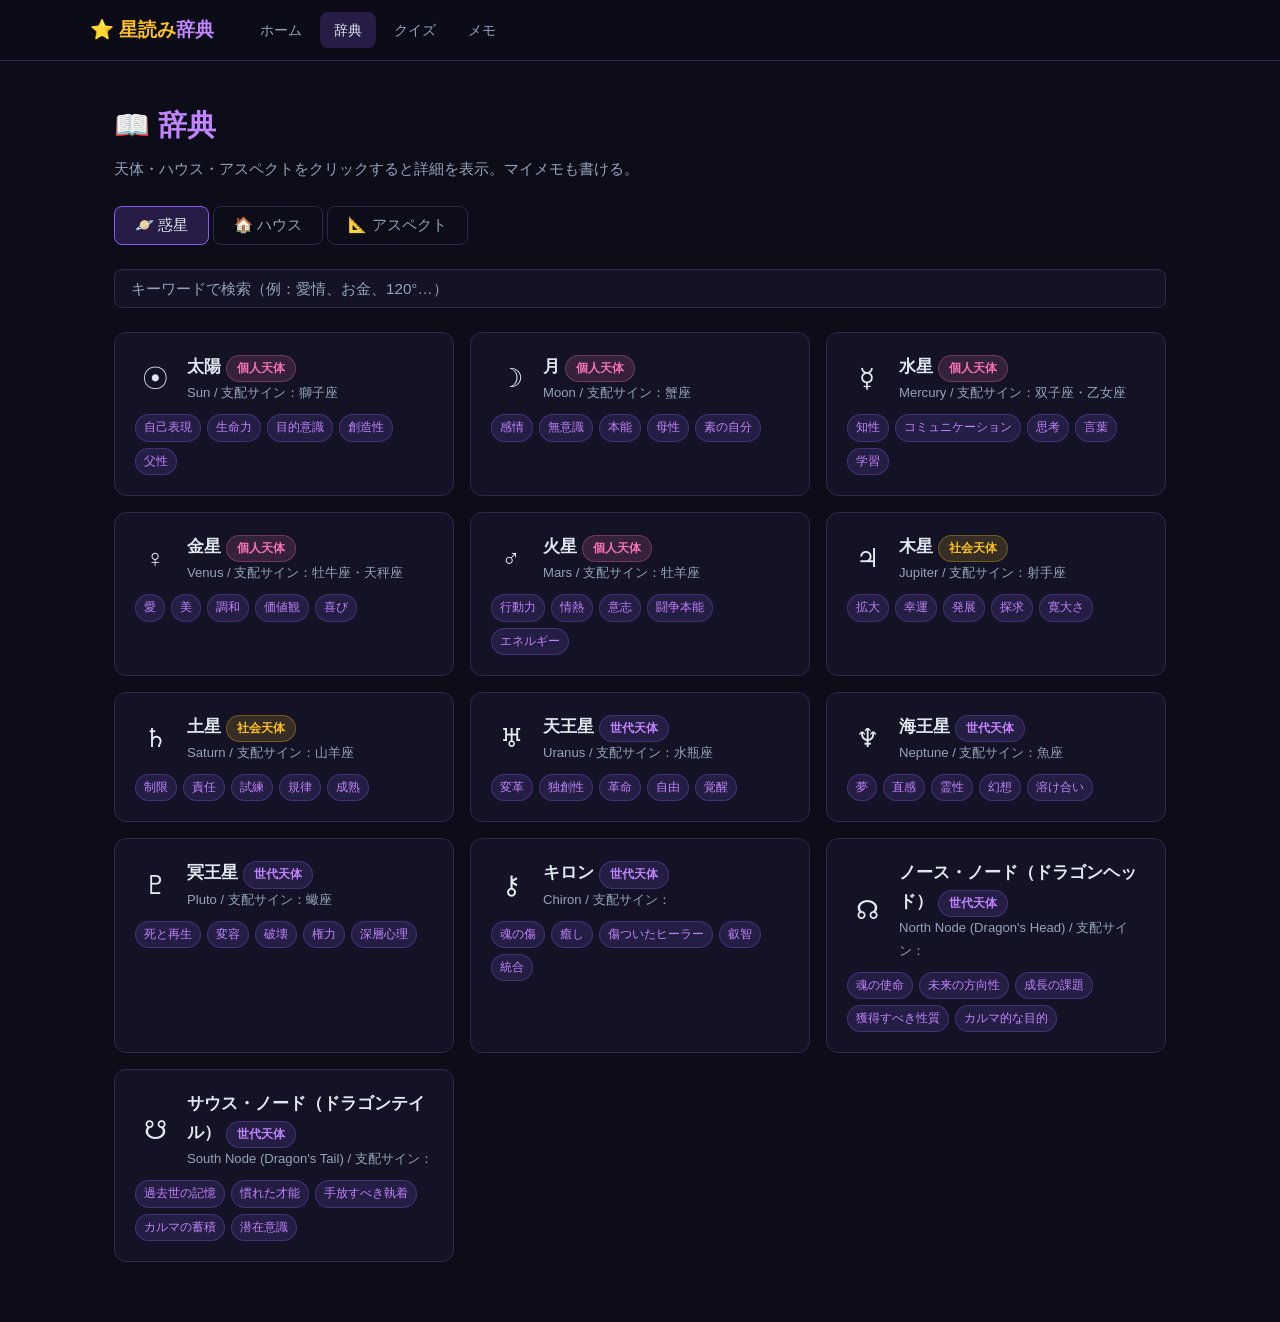
==== dictionary.html @ 4957e8a0 "Initial commit: 星読み辞典 サイト骨格" ====
<!DOCTYPE html>
<html lang="ja">
<head>
  <meta charset="UTF-8">
  <meta name="viewport" content="width=device-width, initial-scale=1.0">
  <title>辞典 — 星読み辞典</title>
  <link rel="stylesheet" href="./css/style.css">
</head>
<body>
  <div class="stars-bg" id="stars-bg"></div>

  <nav>
    <div class="nav-inner">
      <a class="nav-logo" href="index.html">⭐ <span>星読み</span>辞典</a>
      <div class="nav-links">
        <a href="index.html">ホーム</a>
        <a href="dictionary.html">辞典</a>
        <a href="quiz.html">クイズ</a>
        <a href="memo.html">メモ</a>
      </div>
    </div>
  </nav>

  <main>
    <div class="page-header">
      <h1>📖 辞典</h1>
      <p>天体・ハウス・アスペクトをクリックすると詳細を表示。マイメモも書ける。</p>
    </div>

    <div class="tabs">
      <button class="tab-btn active" data-tab="planet">🪐 惑星</button>
      <button class="tab-btn" data-tab="house">🏠 ハウス</button>
      <button class="tab-btn" data-tab="aspect">📐 アスペクト</button>
    </div>

    <div class="search-bar">
      <input type="search" id="search-input" placeholder="キーワードで検索（例：愛情、お金、120°…）">
    </div>

    <div class="item-list" id="item-list">
      <p class="no-results" style="color:var(--text-muted)">読み込み中…</p>
    </div>
  </main>

  <div class="modal-overlay" id="modal-overlay">
    <div class="modal" id="modal-content"></div>
  </div>

  <script src="./js/app.js"></script>
  <script>initDictionary();</script>
</body>
</html>
---- css/style.css ----
:root {
  --bg: #0d0d1a;
  --bg-card: #131325;
  --bg-card2: #1a1a2e;
  --border: #2a2a4a;
  --accent: #8b5cf6;
  --accent2: #c084fc;
  --accent3: #f472b6;
  --gold: #fbbf24;
  --text: #e2e8f0;
  --text-muted: #94a3b8;
  --soft: #30d5c8;
  --hard: #f87171;
  --neutral: #a3e635;
  --radius: 12px;
  --shadow: 0 4px 20px rgba(139,92,246,0.15);
}

* { box-sizing: border-box; margin: 0; padding: 0; }

body {
  font-family: 'Hiragino Kaku Gothic ProN', 'Meiryo', sans-serif;
  background: var(--bg);
  color: var(--text);
  min-height: 100vh;
  line-height: 1.7;
}

/* ===== NAV ===== */
nav {
  background: rgba(13,13,26,0.95);
  backdrop-filter: blur(12px);
  border-bottom: 1px solid var(--border);
  position: sticky;
  top: 0;
  z-index: 100;
  padding: 0 24px;
}
.nav-inner {
  max-width: 1100px;
  margin: 0 auto;
  display: flex;
  align-items: center;
  gap: 32px;
  height: 60px;
}
.nav-logo {
  font-size: 1.2rem;
  font-weight: 700;
  color: var(--accent2);
  text-decoration: none;
  white-space: nowrap;
}
.nav-logo span { color: var(--gold); }
.nav-links { display: flex; gap: 4px; flex: 1; }
.nav-links a {
  color: var(--text-muted);
  text-decoration: none;
  padding: 6px 14px;
  border-radius: 8px;
  font-size: 0.9rem;
  transition: all 0.2s;
}
.nav-links a:hover, .nav-links a.active {
  color: var(--text);
  background: rgba(139,92,246,0.2);
}

/* ===== HERO (index) ===== */
.hero {
  text-align: center;
  padding: 80px 24px 60px;
  background: radial-gradient(ellipse at 50% 0%, rgba(139,92,246,0.12) 0%, transparent 70%);
}
.hero-symbol {
  font-size: 4rem;
  display: block;
  margin-bottom: 16px;
  animation: float 4s ease-in-out infinite;
}
@keyframes float {
  0%, 100% { transform: translateY(0); }
  50% { transform: translateY(-10px); }
}
.hero h1 {
  font-size: 2.4rem;
  font-weight: 800;
  background: linear-gradient(135deg, var(--accent2), var(--accent3));
  -webkit-background-clip: text;
  -webkit-text-fill-color: transparent;
  background-clip: text;
  margin-bottom: 12px;
}
.hero p { color: var(--text-muted); font-size: 1.05rem; max-width: 500px; margin: 0 auto; }

/* ===== CARDS GRID ===== */
.cards-grid {
  display: grid;
  grid-template-columns: repeat(auto-fit, minmax(280px, 1fr));
  gap: 20px;
  max-width: 1100px;
  margin: 0 auto;
  padding: 0 24px 80px;
}
.card {
  background: var(--bg-card);
  border: 1px solid var(--border);
  border-radius: var(--radius);
  padding: 28px;
  cursor: pointer;
  transition: all 0.25s;
  text-decoration: none;
  color: inherit;
  display: block;
}
.card:hover {
  border-color: var(--accent);
  box-shadow: var(--shadow);
  transform: translateY(-3px);
}
.card-icon { font-size: 2.2rem; margin-bottom: 12px; display: block; }
.card h2 { font-size: 1.2rem; margin-bottom: 8px; color: var(--accent2); }
.card p { color: var(--text-muted); font-size: 0.9rem; }

/* ===== PAGE HEADER ===== */
.page-header {
  max-width: 1100px;
  margin: 0 auto;
  padding: 40px 24px 24px;
}
.page-header h1 {
  font-size: 1.8rem;
  font-weight: 700;
  color: var(--accent2);
  margin-bottom: 6px;
}
.page-header p { color: var(--text-muted); font-size: 0.95rem; }

/* ===== TABS ===== */
.tabs {
  display: flex;
  gap: 4px;
  max-width: 1100px;
  margin: 0 auto 24px;
  padding: 0 24px;
}
.tab-btn {
  padding: 8px 20px;
  border: 1px solid var(--border);
  border-radius: 8px;
  background: transparent;
  color: var(--text-muted);
  cursor: pointer;
  font-size: 0.95rem;
  transition: all 0.2s;
  font-family: inherit;
}
.tab-btn:hover { color: var(--text); border-color: var(--accent); }
.tab-btn.active {
  background: rgba(139,92,246,0.2);
  border-color: var(--accent);
  color: var(--text);
}

/* ===== SEARCH ===== */
.search-bar {
  max-width: 1100px;
  margin: 0 auto 24px;
  padding: 0 24px;
}
.search-bar input {
  width: 100%;
  padding: 10px 16px;
  background: var(--bg-card);
  border: 1px solid var(--border);
  border-radius: 8px;
  color: var(--text);
  font-size: 0.95rem;
  font-family: inherit;
  outline: none;
  transition: border-color 0.2s;
}
.search-bar input:focus { border-color: var(--accent); }
.search-bar input::placeholder { color: var(--text-muted); }

/* ===== ITEM LIST ===== */
.item-list {
  max-width: 1100px;
  margin: 0 auto;
  padding: 0 24px 60px;
  display: grid;
  grid-template-columns: repeat(auto-fill, minmax(300px, 1fr));
  gap: 16px;
}
.item-card {
  background: var(--bg-card);
  border: 1px solid var(--border);
  border-radius: var(--radius);
  padding: 20px;
  cursor: pointer;
  transition: all 0.2s;
}
.item-card:hover {
  border-color: var(--accent);
  box-shadow: var(--shadow);
}
.item-card-header {
  display: flex;
  align-items: center;
  gap: 12px;
  margin-bottom: 10px;
}
.item-symbol {
  font-size: 1.6rem;
  width: 40px;
  text-align: center;
  flex-shrink: 0;
}
.item-title { font-size: 1.05rem; font-weight: 600; }
.item-sub { font-size: 0.82rem; color: var(--text-muted); }
.item-keywords {
  display: flex;
  flex-wrap: wrap;
  gap: 6px;
  margin-top: 10px;
}
.keyword-tag {
  background: rgba(139,92,246,0.15);
  border: 1px solid rgba(139,92,246,0.3);
  color: var(--accent2);
  padding: 2px 8px;
  border-radius: 20px;
  font-size: 0.78rem;
}
.nature-soft { color: var(--soft); }
.nature-hard { color: var(--hard); }
.nature-neutral { color: var(--neutral); }

/* ===== MODAL ===== */
.modal-overlay {
  display: none;
  position: fixed;
  inset: 0;
  background: rgba(0,0,0,0.7);
  backdrop-filter: blur(4px);
  z-index: 200;
  align-items: flex-start;
  justify-content: center;
  overflow-y: auto;
  padding: 40px 16px;
}
.modal-overlay.open { display: flex; }
.modal {
  background: var(--bg-card2);
  border: 1px solid var(--border);
  border-radius: 16px;
  width: 100%;
  max-width: 680px;
  padding: 32px;
  position: relative;
  animation: slideUp 0.25s ease;
}
@keyframes slideUp {
  from { opacity: 0; transform: translateY(20px); }
  to { opacity: 1; transform: translateY(0); }
}
.modal-close {
  position: absolute;
  top: 16px;
  right: 16px;
  background: transparent;
  border: none;
  color: var(--text-muted);
  font-size: 1.4rem;
  cursor: pointer;
  line-height: 1;
  padding: 4px 8px;
  border-radius: 6px;
}
.modal-close:hover { background: rgba(255,255,255,0.1); color: var(--text); }
.modal-symbol { font-size: 3rem; margin-bottom: 8px; display: block; }
.modal h2 { font-size: 1.5rem; font-weight: 700; margin-bottom: 4px; }
.modal-sub { color: var(--text-muted); margin-bottom: 20px; font-size: 0.9rem; }
.modal-section { margin-bottom: 20px; }
.modal-section h3 {
  font-size: 0.82rem;
  text-transform: uppercase;
  letter-spacing: 0.08em;
  color: var(--accent);
  margin-bottom: 8px;
  padding-bottom: 4px;
  border-bottom: 1px solid var(--border);
}
.modal-section p { color: var(--text-muted); font-size: 0.92rem; line-height: 1.8; }
.modal-note-area {
  width: 100%;
  background: var(--bg-card);
  border: 1px solid var(--border);
  border-radius: 8px;
  color: var(--text);
  padding: 10px 14px;
  font-size: 0.9rem;
  font-family: inherit;
  resize: vertical;
  min-height: 80px;
  outline: none;
  transition: border-color 0.2s;
}
.modal-note-area:focus { border-color: var(--accent); }
.modal-note-save {
  margin-top: 8px;
  padding: 7px 18px;
  background: var(--accent);
  border: none;
  border-radius: 8px;
  color: white;
  cursor: pointer;
  font-size: 0.88rem;
  font-family: inherit;
  transition: background 0.2s;
}
.modal-note-save:hover { background: var(--accent2); }
.saved-badge {
  display: inline-block;
  margin-left: 10px;
  color: var(--soft);
  font-size: 0.82rem;
  opacity: 0;
  transition: opacity 0.3s;
}
.saved-badge.show { opacity: 1; }

/* ===== QUIZ ===== */
.quiz-wrap {
  max-width: 700px;
  margin: 0 auto;
  padding: 0 24px 60px;
}
.quiz-settings {
  background: var(--bg-card);
  border: 1px solid var(--border);
  border-radius: var(--radius);
  padding: 24px;
  margin-bottom: 24px;
}
.quiz-settings h2 { font-size: 1.1rem; margin-bottom: 16px; color: var(--accent2); }
.checkbox-group { display: flex; gap: 12px; flex-wrap: wrap; margin-bottom: 16px; }
.checkbox-group label {
  display: flex;
  align-items: center;
  gap: 6px;
  cursor: pointer;
  padding: 6px 14px;
  border: 1px solid var(--border);
  border-radius: 8px;
  font-size: 0.9rem;
  transition: all 0.2s;
}
.checkbox-group input[type=checkbox] { display: none; }
.checkbox-group label:has(input:checked) {
  border-color: var(--accent);
  background: rgba(139,92,246,0.2);
  color: var(--text);
}
.btn-primary {
  padding: 10px 24px;
  background: var(--accent);
  border: none;
  border-radius: 10px;
  color: white;
  font-size: 1rem;
  font-family: inherit;
  cursor: pointer;
  transition: all 0.2s;
}
.btn-primary:hover { background: var(--accent2); transform: translateY(-1px); }
.btn-primary:disabled { opacity: 0.5; cursor: default; transform: none; }

.quiz-card {
  background: var(--bg-card);
  border: 1px solid var(--border);
  border-radius: var(--radius);
  padding: 28px;
}
.quiz-progress {
  font-size: 0.85rem;
  color: var(--text-muted);
  margin-bottom: 8px;
}
.quiz-score-inline { float: right; }
.quiz-question {
  font-size: 1.15rem;
  font-weight: 600;
  margin-bottom: 6px;
}
.quiz-category {
  font-size: 0.8rem;
  color: var(--accent);
  margin-bottom: 20px;
}
.quiz-choices { display: flex; flex-direction: column; gap: 10px; }
.choice-btn {
  padding: 12px 18px;
  background: var(--bg-card2);
  border: 1px solid var(--border);
  border-radius: 10px;
  color: var(--text);
  font-size: 0.95rem;
  font-family: inherit;
  cursor: pointer;
  text-align: left;
  transition: all 0.2s;
}
.choice-btn:hover:not(:disabled) { border-color: var(--accent); background: rgba(139,92,246,0.1); }
.choice-btn.correct { border-color: var(--soft); background: rgba(48,213,200,0.12); color: var(--soft); }
.choice-btn.wrong { border-color: var(--hard); background: rgba(248,113,113,0.12); color: var(--hard); }
.choice-btn:disabled { cursor: default; }
.quiz-feedback {
  margin-top: 16px;
  padding: 12px 16px;
  border-radius: 8px;
  font-size: 0.9rem;
  display: none;
}
.quiz-feedback.show { display: block; }
.quiz-feedback.correct { background: rgba(48,213,200,0.1); color: var(--soft); border: 1px solid rgba(48,213,200,0.3); }
.quiz-feedback.wrong { background: rgba(248,113,113,0.1); color: var(--hard); border: 1px solid rgba(248,113,113,0.3); }
.quiz-next { margin-top: 14px; display: none; }
.quiz-next.show { display: block; }

.quiz-result {
  text-align: center;
  padding: 40px 24px;
  background: var(--bg-card);
  border: 1px solid var(--border);
  border-radius: var(--radius);
}
.result-score { font-size: 3.5rem; font-weight: 800; color: var(--accent2); margin-bottom: 8px; }
.result-msg { color: var(--text-muted); margin-bottom: 24px; }

/* ===== MEMO ===== */
.memo-wrap {
  max-width: 1100px;
  margin: 0 auto;
  padding: 0 24px 60px;
  display: grid;
  grid-template-columns: 320px 1fr;
  gap: 24px;
  align-items: start;
}
@media (max-width: 700px) { .memo-wrap { grid-template-columns: 1fr; } }
.memo-sidebar {
  background: var(--bg-card);
  border: 1px solid var(--border);
  border-radius: var(--radius);
  overflow: hidden;
  position: sticky;
  top: 80px;
}
.memo-sidebar-header {
  padding: 14px 18px;
  border-bottom: 1px solid var(--border);
  font-size: 0.85rem;
  color: var(--text-muted);
}
.memo-list { max-height: 60vh; overflow-y: auto; }
.memo-list-item {
  padding: 12px 18px;
  border-bottom: 1px solid var(--border);
  cursor: pointer;
  transition: background 0.15s;
  display: flex;
  align-items: center;
  gap: 10px;
}
.memo-list-item:hover { background: rgba(139,92,246,0.08); }
.memo-list-item.active { background: rgba(139,92,246,0.15); border-left: 3px solid var(--accent); }
.memo-item-sym { font-size: 1.2rem; }
.memo-item-name { font-size: 0.9rem; font-weight: 500; }
.memo-item-preview { font-size: 0.75rem; color: var(--text-muted); white-space: nowrap; overflow: hidden; text-overflow: ellipsis; max-width: 160px; }
.memo-main {
  background: var(--bg-card);
  border: 1px solid var(--border);
  border-radius: var(--radius);
  padding: 28px;
}
.memo-main-header { margin-bottom: 20px; }
.memo-main-header h2 { font-size: 1.3rem; font-weight: 700; margin-bottom: 4px; }
.memo-main-header p { color: var(--text-muted); font-size: 0.88rem; }
.memo-editor {
  width: 100%;
  background: var(--bg-card2);
  border: 1px solid var(--border);
  border-radius: 10px;
  color: var(--text);
  padding: 14px;
  font-size: 0.93rem;
  font-family: inherit;
  resize: vertical;
  min-height: 200px;
  outline: none;
  line-height: 1.8;
  transition: border-color 0.2s;
}
.memo-editor:focus { border-color: var(--accent); }
.memo-actions {
  display: flex;
  align-items: center;
  gap: 12px;
  margin-top: 12px;
}
.memo-timestamp { font-size: 0.8rem; color: var(--text-muted); margin-left: auto; }
.memo-empty {
  color: var(--text-muted);
  font-size: 0.95rem;
  padding: 40px;
  text-align: center;
}

/* ===== STARS BG ===== */
.stars-bg {
  position: fixed;
  inset: 0;
  pointer-events: none;
  z-index: 0;
  overflow: hidden;
}
.star {
  position: absolute;
  border-radius: 50%;
  background: white;
  animation: twinkle var(--d, 3s) ease-in-out infinite;
  opacity: 0;
}
@keyframes twinkle {
  0%, 100% { opacity: 0; }
  50% { opacity: var(--o, 0.6); }
}
main, nav { position: relative; z-index: 1; }

/* ===== UTIL ===== */
.no-results { grid-column: 1/-1; color: var(--text-muted); text-align: center; padding: 40px; }
.badge {
  display: inline-block;
  padding: 2px 10px;
  border-radius: 20px;
  font-size: 0.78rem;
}
.badge-personal { background: rgba(244,114,182,0.15); color: var(--accent3); border: 1px solid rgba(244,114,182,0.3); }
.badge-social { background: rgba(251,191,36,0.15); color: var(--gold); border: 1px solid rgba(251,191,36,0.3); }
.badge-transpersonal { background: rgba(139,92,246,0.15); color: var(--accent2); border: 1px solid rgba(139,92,246,0.3); }
.tag-soft { background: rgba(48,213,200,0.12); color: var(--soft); border: 1px solid rgba(48,213,200,0.25); }
.tag-hard { background: rgba(248,113,113,0.12); color: var(--hard); border: 1px solid rgba(248,113,113,0.25); }
.tag-neutral { background: rgba(163,230,53,0.12); color: var(--neutral); border: 1px solid rgba(163,230,53,0.25); }
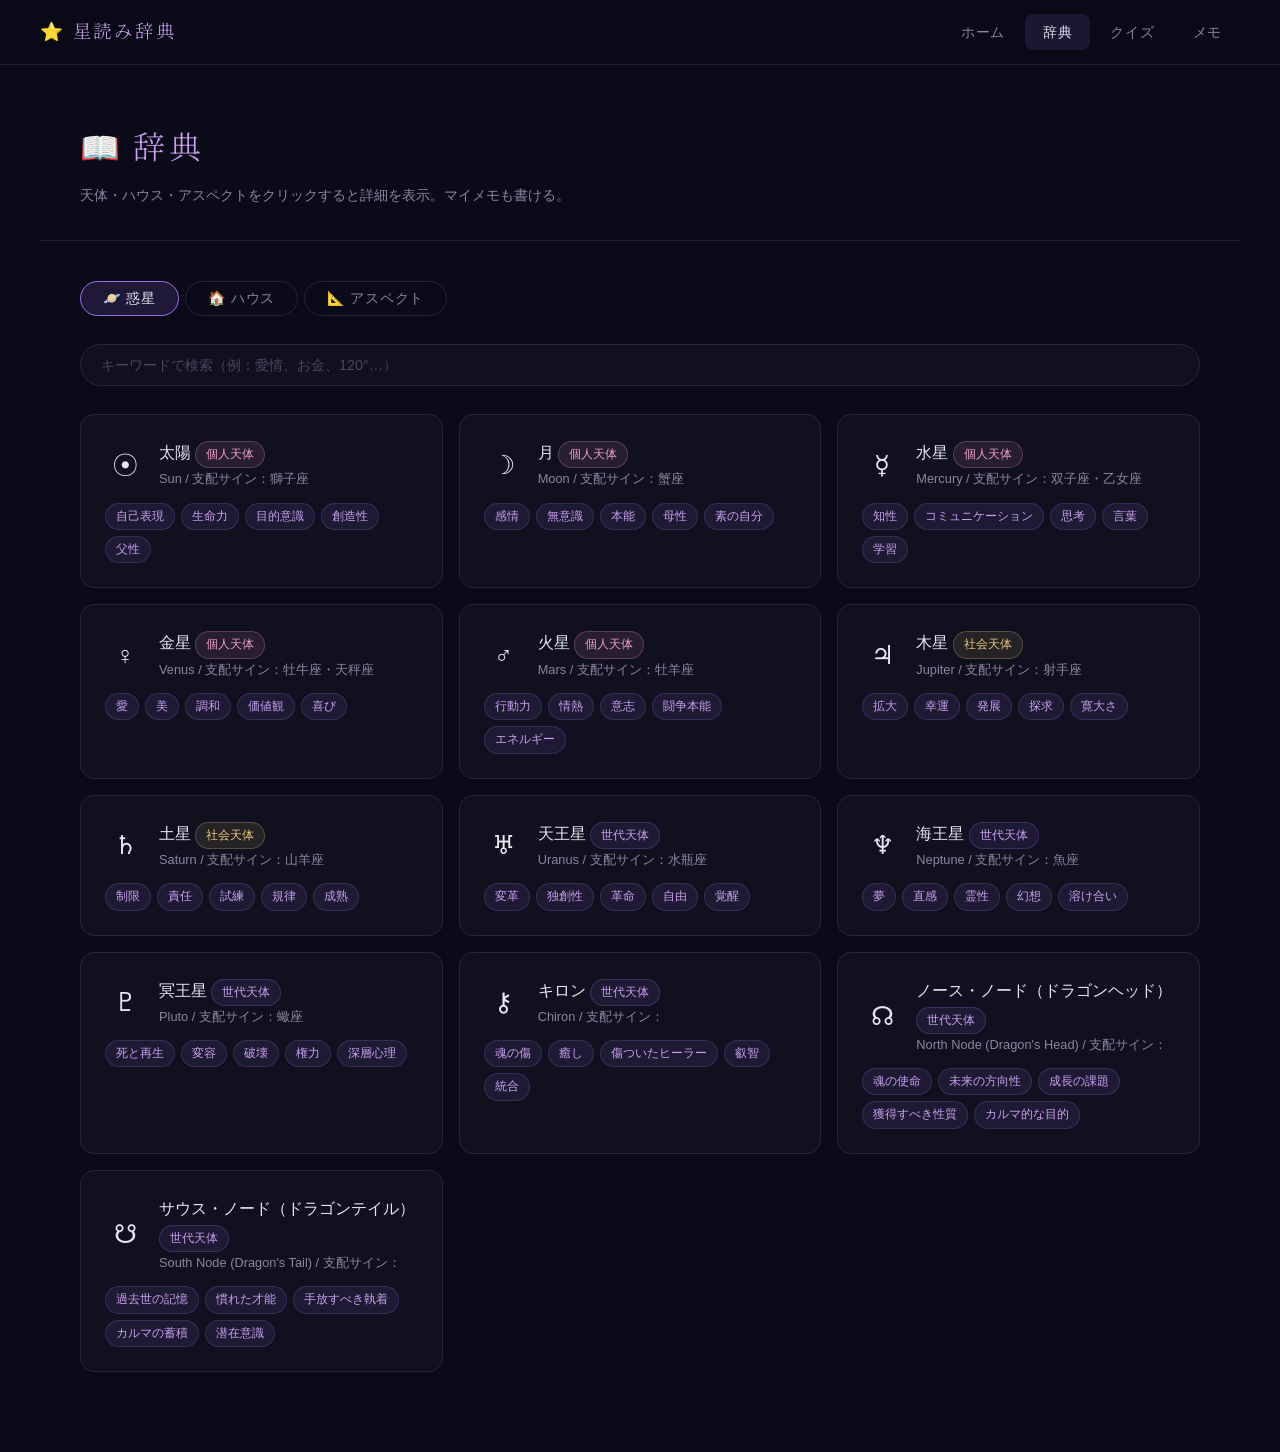
==== commit f259636c: "design: サイト全体をリデザイン・トップにイラスト追加 Co-Authored-By: Claude Sonnet 4.6 <noreply@anthropic.com>" ====
--- a/dictionary.html
+++ b/dictionary.html
@@ -4,6 +4,9 @@
   <meta charset="UTF-8">
   <meta name="viewport" content="width=device-width, initial-scale=1.0">
   <title>辞典 — 星読み辞典</title>
+  <link rel="preconnect" href="https://fonts.googleapis.com">
+  <link rel="preconnect" href="https://fonts.gstatic.com" crossorigin>
+  <link href="https://fonts.googleapis.com/css2?family=Cormorant+Garamond:ital,wght@0,300;0,400;1,300&family=Noto+Serif+JP:wght@300;400&display=swap" rel="stylesheet">
   <link rel="stylesheet" href="./css/style.css">
 </head>
 <body>
--- a/css/style.css
+++ b/css/style.css
@@ -1,236 +1,302 @@
 :root {
-  --bg: #0d0d1a;
-  --bg-card: #131325;
-  --bg-card2: #1a1a2e;
-  --border: #2a2a4a;
-  --accent: #8b5cf6;
-  --accent2: #c084fc;
-  --accent3: #f472b6;
-  --gold: #fbbf24;
-  --text: #e2e8f0;
-  --text-muted: #94a3b8;
-  --soft: #30d5c8;
-  --hard: #f87171;
-  --neutral: #a3e635;
-  --radius: 12px;
-  --shadow: 0 4px 20px rgba(139,92,246,0.15);
+  --bg: #0a0a18;
+  --bg-card: #10101f;
+  --bg-card2: #16162a;
+  --border: #1e1e38;
+  --border-soft: #252540;
+  --accent: #9b72e8;
+  --accent2: #c9a0f0;
+  --accent3: #f0a0c8;
+  --gold: #e8c97a;
+  --text: #e8e4f0;
+  --text-muted: #8a85a0;
+  --text-faint: #4a4660;
+  --soft: #6dd5c8;
+  --hard: #f08080;
+  --neutral: #a0d870;
+  --radius: 14px;
+  --shadow: 0 8px 40px rgba(100,60,200,0.12);
+  --font-serif: 'Cormorant Garamond', 'Noto Serif JP', serif;
+  --font-sans: 'Hiragino Kaku Gothic ProN', 'Meiryo', sans-serif;
 }
 
 * { box-sizing: border-box; margin: 0; padding: 0; }
 
 body {
-  font-family: 'Hiragino Kaku Gothic ProN', 'Meiryo', sans-serif;
+  font-family: var(--font-sans);
   background: var(--bg);
   color: var(--text);
   min-height: 100vh;
-  line-height: 1.7;
+  line-height: 1.75;
 }
 
 /* ===== NAV ===== */
 nav {
-  background: rgba(13,13,26,0.95);
-  backdrop-filter: blur(12px);
+  background: rgba(10,10,24,0.85);
+  backdrop-filter: blur(20px);
   border-bottom: 1px solid var(--border);
   position: sticky;
   top: 0;
   z-index: 100;
-  padding: 0 24px;
+  padding: 0 40px;
 }
 .nav-inner {
-  max-width: 1100px;
+  max-width: 1200px;
   margin: 0 auto;
   display: flex;
   align-items: center;
-  gap: 32px;
-  height: 60px;
+  justify-content: space-between;
+  height: 64px;
 }
 .nav-logo {
-  font-size: 1.2rem;
-  font-weight: 700;
+  font-family: var(--font-serif);
+  font-size: 1.15rem;
+  font-weight: 300;
+  letter-spacing: 0.15em;
   color: var(--accent2);
   text-decoration: none;
-  white-space: nowrap;
-}
-.nav-logo span { color: var(--gold); }
-.nav-links { display: flex; gap: 4px; flex: 1; }
+}
+.nav-links { display: flex; gap: 2px; }
 .nav-links a {
   color: var(--text-muted);
   text-decoration: none;
-  padding: 6px 14px;
+  padding: 6px 18px;
   border-radius: 8px;
-  font-size: 0.9rem;
+  font-size: 0.88rem;
+  letter-spacing: 0.05em;
   transition: all 0.2s;
 }
 .nav-links a:hover, .nav-links a.active {
   color: var(--text);
-  background: rgba(139,92,246,0.2);
-}
-
-/* ===== HERO (index) ===== */
+  background: rgba(155,114,232,0.12);
+}
+
+/* ===== HERO ===== */
 .hero {
-  text-align: center;
-  padding: 80px 24px 60px;
-  background: radial-gradient(ellipse at 50% 0%, rgba(139,92,246,0.12) 0%, transparent 70%);
-}
-.hero-symbol {
-  font-size: 4rem;
+  max-width: 1200px;
+  margin: 0 auto;
+  padding: 80px 40px 100px;
+  display: grid;
+  grid-template-columns: 1fr 1fr;
+  gap: 80px;
+  align-items: center;
+  min-height: calc(100vh - 64px);
+}
+.hero-image-wrap {
+  position: relative;
+}
+.hero-image-wrap::before {
+  content: '';
+  position: absolute;
+  inset: -30px;
+  background: radial-gradient(ellipse, rgba(155,114,232,0.15) 0%, transparent 70%);
+  border-radius: 50%;
+  pointer-events: none;
+}
+.hero-img {
+  width: 100%;
+  max-width: 520px;
+  border-radius: 24px;
   display: block;
-  margin-bottom: 16px;
-  animation: float 4s ease-in-out infinite;
-}
-@keyframes float {
-  0%, 100% { transform: translateY(0); }
-  50% { transform: translateY(-10px); }
-}
-.hero h1 {
-  font-size: 2.4rem;
-  font-weight: 800;
-  background: linear-gradient(135deg, var(--accent2), var(--accent3));
+  margin: 0 auto;
+  position: relative;
+  z-index: 1;
+}
+.hero-text {
+  display: flex;
+  flex-direction: column;
+  gap: 24px;
+}
+.hero-eyebrow {
+  font-family: var(--font-serif);
+  font-size: 0.82rem;
+  letter-spacing: 0.3em;
+  color: var(--accent);
+  text-transform: uppercase;
+  font-style: italic;
+}
+.hero-text h1 {
+  font-family: var(--font-serif);
+  font-size: 3.8rem;
+  font-weight: 300;
+  letter-spacing: 0.08em;
+  line-height: 1.2;
+  background: linear-gradient(135deg, var(--accent2) 0%, var(--accent3) 100%);
   -webkit-background-clip: text;
   -webkit-text-fill-color: transparent;
   background-clip: text;
-  margin-bottom: 12px;
-}
-.hero p { color: var(--text-muted); font-size: 1.05rem; max-width: 500px; margin: 0 auto; }
-
-/* ===== CARDS GRID ===== */
-.cards-grid {
+}
+.hero-text p {
+  color: var(--text-muted);
+  font-size: 1rem;
+  line-height: 2;
+  font-weight: 300;
+}
+.hero-cta {
+  display: inline-block;
+  margin-top: 8px;
+  padding: 14px 36px;
+  border: 1px solid rgba(155,114,232,0.4);
+  border-radius: 40px;
+  color: var(--accent2);
+  text-decoration: none;
+  font-size: 0.88rem;
+  letter-spacing: 0.15em;
+  font-family: var(--font-serif);
+  transition: all 0.3s;
+  align-self: flex-start;
+  background: rgba(155,114,232,0.05);
+}
+.hero-cta:hover {
+  background: rgba(155,114,232,0.15);
+  border-color: var(--accent2);
+  transform: translateY(-2px);
+}
+
+/* ===== FEATURES ===== */
+.features {
+  max-width: 1200px;
+  margin: 0 auto;
+  padding: 0 40px 120px;
   display: grid;
-  grid-template-columns: repeat(auto-fit, minmax(280px, 1fr));
-  gap: 20px;
-  max-width: 1100px;
-  margin: 0 auto;
-  padding: 0 24px 80px;
-}
-.card {
-  background: var(--bg-card);
-  border: 1px solid var(--border);
+  grid-template-columns: repeat(3, 1fr);
+  gap: 24px;
+  border-top: 1px solid var(--border);
+  padding-top: 80px;
+}
+.feature-card {
+  padding: 40px 32px;
+  border: 1px solid var(--border-soft);
   border-radius: var(--radius);
-  padding: 28px;
-  cursor: pointer;
-  transition: all 0.25s;
   text-decoration: none;
   color: inherit;
-  display: block;
-}
-.card:hover {
-  border-color: var(--accent);
+  display: flex;
+  flex-direction: column;
+  gap: 14px;
+  transition: all 0.3s;
+  background: var(--bg-card);
+}
+.feature-card:hover {
+  border-color: rgba(155,114,232,0.4);
+  transform: translateY(-4px);
   box-shadow: var(--shadow);
-  transform: translateY(-3px);
-}
-.card-icon { font-size: 2.2rem; margin-bottom: 12px; display: block; }
-.card h2 { font-size: 1.2rem; margin-bottom: 8px; color: var(--accent2); }
-.card p { color: var(--text-muted); font-size: 0.9rem; }
+}
+.feature-icon { font-size: 1.8rem; }
+.feature-card h2 {
+  font-family: var(--font-serif);
+  font-size: 1.3rem;
+  font-weight: 400;
+  letter-spacing: 0.05em;
+  color: var(--accent2);
+}
+.feature-card p { color: var(--text-muted); font-size: 0.88rem; line-height: 1.9; }
 
 /* ===== PAGE HEADER ===== */
 .page-header {
-  max-width: 1100px;
-  margin: 0 auto;
-  padding: 40px 24px 24px;
+  max-width: 1200px;
+  margin: 0 auto;
+  padding: 56px 40px 32px;
+  border-bottom: 1px solid var(--border);
+  margin-bottom: 40px;
 }
 .page-header h1 {
-  font-size: 1.8rem;
-  font-weight: 700;
+  font-family: var(--font-serif);
+  font-size: 2rem;
+  font-weight: 300;
+  letter-spacing: 0.1em;
   color: var(--accent2);
   margin-bottom: 6px;
 }
-.page-header p { color: var(--text-muted); font-size: 0.95rem; }
+.page-header p { color: var(--text-muted); font-size: 0.9rem; }
 
 /* ===== TABS ===== */
 .tabs {
   display: flex;
-  gap: 4px;
-  max-width: 1100px;
-  margin: 0 auto 24px;
-  padding: 0 24px;
+  gap: 6px;
+  max-width: 1200px;
+  margin: 0 auto 28px;
+  padding: 0 40px;
+  flex-wrap: wrap;
 }
 .tab-btn {
-  padding: 8px 20px;
-  border: 1px solid var(--border);
-  border-radius: 8px;
+  padding: 7px 22px;
+  border: 1px solid var(--border-soft);
+  border-radius: 40px;
   background: transparent;
   color: var(--text-muted);
   cursor: pointer;
-  font-size: 0.95rem;
+  font-size: 0.88rem;
+  letter-spacing: 0.05em;
   transition: all 0.2s;
-  font-family: inherit;
+  font-family: var(--font-sans);
 }
 .tab-btn:hover { color: var(--text); border-color: var(--accent); }
 .tab-btn.active {
-  background: rgba(139,92,246,0.2);
+  background: rgba(155,114,232,0.15);
   border-color: var(--accent);
   color: var(--text);
 }
 
 /* ===== SEARCH ===== */
 .search-bar {
-  max-width: 1100px;
-  margin: 0 auto 24px;
-  padding: 0 24px;
+  max-width: 1200px;
+  margin: 0 auto 28px;
+  padding: 0 40px;
 }
 .search-bar input {
   width: 100%;
-  padding: 10px 16px;
-  background: var(--bg-card);
-  border: 1px solid var(--border);
-  border-radius: 8px;
-  color: var(--text);
-  font-size: 0.95rem;
-  font-family: inherit;
+  padding: 12px 20px;
+  background: var(--bg-card);
+  border: 1px solid var(--border-soft);
+  border-radius: 40px;
+  color: var(--text);
+  font-size: 0.9rem;
+  font-family: var(--font-sans);
   outline: none;
   transition: border-color 0.2s;
 }
 .search-bar input:focus { border-color: var(--accent); }
-.search-bar input::placeholder { color: var(--text-muted); }
+.search-bar input::placeholder { color: var(--text-faint); }
 
 /* ===== ITEM LIST ===== */
 .item-list {
-  max-width: 1100px;
-  margin: 0 auto;
-  padding: 0 24px 60px;
+  max-width: 1200px;
+  margin: 0 auto;
+  padding: 0 40px 80px;
   display: grid;
   grid-template-columns: repeat(auto-fill, minmax(300px, 1fr));
   gap: 16px;
 }
 .item-card {
   background: var(--bg-card);
-  border: 1px solid var(--border);
+  border: 1px solid var(--border-soft);
   border-radius: var(--radius);
-  padding: 20px;
-  cursor: pointer;
-  transition: all 0.2s;
+  padding: 24px;
+  cursor: pointer;
+  transition: all 0.25s;
 }
 .item-card:hover {
-  border-color: var(--accent);
+  border-color: rgba(155,114,232,0.4);
   box-shadow: var(--shadow);
+  transform: translateY(-2px);
 }
 .item-card-header {
   display: flex;
   align-items: center;
-  gap: 12px;
-  margin-bottom: 10px;
-}
-.item-symbol {
-  font-size: 1.6rem;
-  width: 40px;
-  text-align: center;
-  flex-shrink: 0;
-}
-.item-title { font-size: 1.05rem; font-weight: 600; }
-.item-sub { font-size: 0.82rem; color: var(--text-muted); }
-.item-keywords {
-  display: flex;
-  flex-wrap: wrap;
-  gap: 6px;
-  margin-top: 10px;
-}
+  gap: 14px;
+  margin-bottom: 12px;
+}
+.item-symbol { font-size: 1.6rem; width: 40px; text-align: center; flex-shrink: 0; }
+.item-title { font-size: 1rem; font-weight: 500; }
+.item-sub { font-size: 0.8rem; color: var(--text-muted); }
+.item-keywords { display: flex; flex-wrap: wrap; gap: 6px; margin-top: 12px; }
 .keyword-tag {
-  background: rgba(139,92,246,0.15);
-  border: 1px solid rgba(139,92,246,0.3);
-  color: var(--accent2);
-  padding: 2px 8px;
+  background: rgba(155,114,232,0.1);
+  border: 1px solid rgba(155,114,232,0.2);
+  color: var(--accent2);
+  padding: 2px 10px;
   border-radius: 20px;
-  font-size: 0.78rem;
+  font-size: 0.76rem;
 }
 .nature-soft { color: var(--soft); }
 .nature-hard { color: var(--hard); }
@@ -241,66 +307,70 @@
   display: none;
   position: fixed;
   inset: 0;
-  background: rgba(0,0,0,0.7);
-  backdrop-filter: blur(4px);
+  background: rgba(0,0,0,0.75);
+  backdrop-filter: blur(8px);
   z-index: 200;
   align-items: flex-start;
   justify-content: center;
   overflow-y: auto;
-  padding: 40px 16px;
+  padding: 60px 20px;
 }
 .modal-overlay.open { display: flex; }
 .modal {
   background: var(--bg-card2);
-  border: 1px solid var(--border);
-  border-radius: 16px;
+  border: 1px solid var(--border-soft);
+  border-radius: 20px;
   width: 100%;
   max-width: 680px;
-  padding: 32px;
+  padding: 40px;
   position: relative;
-  animation: slideUp 0.25s ease;
+  animation: slideUp 0.3s ease;
 }
 @keyframes slideUp {
-  from { opacity: 0; transform: translateY(20px); }
+  from { opacity: 0; transform: translateY(24px); }
   to { opacity: 1; transform: translateY(0); }
 }
 .modal-close {
   position: absolute;
-  top: 16px;
-  right: 16px;
+  top: 20px;
+  right: 20px;
   background: transparent;
   border: none;
   color: var(--text-muted);
-  font-size: 1.4rem;
-  cursor: pointer;
-  line-height: 1;
-  padding: 4px 8px;
-  border-radius: 6px;
-}
-.modal-close:hover { background: rgba(255,255,255,0.1); color: var(--text); }
-.modal-symbol { font-size: 3rem; margin-bottom: 8px; display: block; }
-.modal h2 { font-size: 1.5rem; font-weight: 700; margin-bottom: 4px; }
-.modal-sub { color: var(--text-muted); margin-bottom: 20px; font-size: 0.9rem; }
-.modal-section { margin-bottom: 20px; }
+  font-size: 1.3rem;
+  cursor: pointer;
+  padding: 6px 10px;
+  border-radius: 8px;
+}
+.modal-close:hover { background: rgba(255,255,255,0.08); color: var(--text); }
+.modal-symbol { font-size: 2.8rem; margin-bottom: 10px; display: block; }
+.modal h2 {
+  font-family: var(--font-serif);
+  font-size: 1.6rem;
+  font-weight: 400;
+  margin-bottom: 4px;
+}
+.modal-sub { color: var(--text-muted); margin-bottom: 24px; font-size: 0.88rem; }
+.modal-section { margin-bottom: 24px; }
 .modal-section h3 {
-  font-size: 0.82rem;
+  font-size: 0.76rem;
   text-transform: uppercase;
-  letter-spacing: 0.08em;
+  letter-spacing: 0.12em;
   color: var(--accent);
-  margin-bottom: 8px;
-  padding-bottom: 4px;
+  margin-bottom: 10px;
+  padding-bottom: 6px;
   border-bottom: 1px solid var(--border);
 }
-.modal-section p { color: var(--text-muted); font-size: 0.92rem; line-height: 1.8; }
+.modal-section p { color: var(--text-muted); font-size: 0.9rem; line-height: 1.9; }
 .modal-note-area {
   width: 100%;
   background: var(--bg-card);
-  border: 1px solid var(--border);
-  border-radius: 8px;
-  color: var(--text);
-  padding: 10px 14px;
+  border: 1px solid var(--border-soft);
+  border-radius: 10px;
+  color: var(--text);
+  padding: 12px 16px;
   font-size: 0.9rem;
-  font-family: inherit;
+  font-family: var(--font-sans);
   resize: vertical;
   min-height: 80px;
   outline: none;
@@ -308,23 +378,23 @@
 }
 .modal-note-area:focus { border-color: var(--accent); }
 .modal-note-save {
-  margin-top: 8px;
-  padding: 7px 18px;
-  background: var(--accent);
-  border: none;
-  border-radius: 8px;
-  color: white;
-  cursor: pointer;
-  font-size: 0.88rem;
-  font-family: inherit;
-  transition: background 0.2s;
-}
-.modal-note-save:hover { background: var(--accent2); }
+  margin-top: 10px;
+  padding: 8px 22px;
+  background: rgba(155,114,232,0.2);
+  border: 1px solid rgba(155,114,232,0.4);
+  border-radius: 40px;
+  color: var(--accent2);
+  cursor: pointer;
+  font-size: 0.85rem;
+  font-family: var(--font-sans);
+  transition: all 0.2s;
+}
+.modal-note-save:hover { background: rgba(155,114,232,0.35); }
 .saved-badge {
   display: inline-block;
   margin-left: 10px;
   color: var(--soft);
-  font-size: 0.82rem;
+  font-size: 0.8rem;
   opacity: 0;
   transition: opacity 0.3s;
 }
@@ -332,190 +402,197 @@
 
 /* ===== QUIZ ===== */
 .quiz-wrap {
-  max-width: 700px;
-  margin: 0 auto;
-  padding: 0 24px 60px;
+  max-width: 720px;
+  margin: 0 auto;
+  padding: 0 40px 80px;
 }
 .quiz-settings {
   background: var(--bg-card);
-  border: 1px solid var(--border);
+  border: 1px solid var(--border-soft);
   border-radius: var(--radius);
-  padding: 24px;
-  margin-bottom: 24px;
-}
-.quiz-settings h2 { font-size: 1.1rem; margin-bottom: 16px; color: var(--accent2); }
-.checkbox-group { display: flex; gap: 12px; flex-wrap: wrap; margin-bottom: 16px; }
+  padding: 32px;
+  margin-bottom: 28px;
+}
+.quiz-settings h2 {
+  font-family: var(--font-serif);
+  font-size: 1.1rem;
+  font-weight: 400;
+  margin-bottom: 20px;
+  color: var(--accent2);
+  letter-spacing: 0.05em;
+}
+.checkbox-group { display: flex; gap: 10px; flex-wrap: wrap; margin-bottom: 20px; }
 .checkbox-group label {
   display: flex;
   align-items: center;
   gap: 6px;
   cursor: pointer;
-  padding: 6px 14px;
-  border: 1px solid var(--border);
-  border-radius: 8px;
-  font-size: 0.9rem;
+  padding: 6px 16px;
+  border: 1px solid var(--border-soft);
+  border-radius: 40px;
+  font-size: 0.88rem;
   transition: all 0.2s;
 }
 .checkbox-group input[type=checkbox] { display: none; }
 .checkbox-group label:has(input:checked) {
   border-color: var(--accent);
-  background: rgba(139,92,246,0.2);
+  background: rgba(155,114,232,0.15);
   color: var(--text);
 }
 .btn-primary {
-  padding: 10px 24px;
-  background: var(--accent);
-  border: none;
-  border-radius: 10px;
-  color: white;
-  font-size: 1rem;
-  font-family: inherit;
+  padding: 11px 28px;
+  background: rgba(155,114,232,0.2);
+  border: 1px solid rgba(155,114,232,0.4);
+  border-radius: 40px;
+  color: var(--accent2);
+  font-size: 0.92rem;
+  font-family: var(--font-sans);
   cursor: pointer;
   transition: all 0.2s;
-}
-.btn-primary:hover { background: var(--accent2); transform: translateY(-1px); }
-.btn-primary:disabled { opacity: 0.5; cursor: default; transform: none; }
+  letter-spacing: 0.05em;
+}
+.btn-primary:hover { background: rgba(155,114,232,0.35); transform: translateY(-1px); }
+.btn-primary:disabled { opacity: 0.4; cursor: default; transform: none; }
 
 .quiz-card {
   background: var(--bg-card);
-  border: 1px solid var(--border);
+  border: 1px solid var(--border-soft);
   border-radius: var(--radius);
-  padding: 28px;
-}
-.quiz-progress {
-  font-size: 0.85rem;
-  color: var(--text-muted);
-  margin-bottom: 8px;
-}
+  padding: 36px;
+}
+.quiz-progress { font-size: 0.82rem; color: var(--text-muted); margin-bottom: 10px; }
 .quiz-score-inline { float: right; }
-.quiz-question {
-  font-size: 1.15rem;
-  font-weight: 600;
-  margin-bottom: 6px;
-}
-.quiz-category {
-  font-size: 0.8rem;
-  color: var(--accent);
-  margin-bottom: 20px;
-}
+.quiz-question { font-size: 1.1rem; font-weight: 500; margin-bottom: 6px; line-height: 1.7; }
+.quiz-category { font-size: 0.78rem; color: var(--accent); margin-bottom: 24px; letter-spacing: 0.05em; }
 .quiz-choices { display: flex; flex-direction: column; gap: 10px; }
 .choice-btn {
-  padding: 12px 18px;
+  padding: 14px 20px;
   background: var(--bg-card2);
-  border: 1px solid var(--border);
+  border: 1px solid var(--border-soft);
   border-radius: 10px;
   color: var(--text);
-  font-size: 0.95rem;
-  font-family: inherit;
+  font-size: 0.92rem;
+  font-family: var(--font-sans);
   cursor: pointer;
   text-align: left;
   transition: all 0.2s;
-}
-.choice-btn:hover:not(:disabled) { border-color: var(--accent); background: rgba(139,92,246,0.1); }
-.choice-btn.correct { border-color: var(--soft); background: rgba(48,213,200,0.12); color: var(--soft); }
-.choice-btn.wrong { border-color: var(--hard); background: rgba(248,113,113,0.12); color: var(--hard); }
+  line-height: 1.6;
+}
+.choice-btn:hover:not(:disabled) { border-color: var(--accent); background: rgba(155,114,232,0.08); }
+.choice-btn.correct { border-color: var(--soft); background: rgba(109,213,200,0.1); color: var(--soft); }
+.choice-btn.wrong { border-color: var(--hard); background: rgba(240,128,128,0.1); color: var(--hard); }
 .choice-btn:disabled { cursor: default; }
 .quiz-feedback {
-  margin-top: 16px;
-  padding: 12px 16px;
-  border-radius: 8px;
-  font-size: 0.9rem;
+  margin-top: 18px;
+  padding: 14px 18px;
+  border-radius: 10px;
+  font-size: 0.88rem;
   display: none;
+  line-height: 1.7;
 }
 .quiz-feedback.show { display: block; }
-.quiz-feedback.correct { background: rgba(48,213,200,0.1); color: var(--soft); border: 1px solid rgba(48,213,200,0.3); }
-.quiz-feedback.wrong { background: rgba(248,113,113,0.1); color: var(--hard); border: 1px solid rgba(248,113,113,0.3); }
-.quiz-next { margin-top: 14px; display: none; }
+.quiz-feedback.correct { background: rgba(109,213,200,0.08); color: var(--soft); border: 1px solid rgba(109,213,200,0.25); }
+.quiz-feedback.wrong { background: rgba(240,128,128,0.08); color: var(--hard); border: 1px solid rgba(240,128,128,0.25); }
+.quiz-next { margin-top: 16px; display: none; }
 .quiz-next.show { display: block; }
 
 .quiz-result {
   text-align: center;
-  padding: 40px 24px;
-  background: var(--bg-card);
-  border: 1px solid var(--border);
+  padding: 60px 24px;
+  background: var(--bg-card);
+  border: 1px solid var(--border-soft);
   border-radius: var(--radius);
 }
-.result-score { font-size: 3.5rem; font-weight: 800; color: var(--accent2); margin-bottom: 8px; }
-.result-msg { color: var(--text-muted); margin-bottom: 24px; }
+.result-score {
+  font-family: var(--font-serif);
+  font-size: 4rem;
+  font-weight: 300;
+  color: var(--accent2);
+  margin-bottom: 10px;
+}
+.result-msg { color: var(--text-muted); margin-bottom: 28px; }
 
 /* ===== MEMO ===== */
 .memo-wrap {
-  max-width: 1100px;
-  margin: 0 auto;
-  padding: 0 24px 60px;
+  max-width: 1200px;
+  margin: 0 auto;
+  padding: 0 40px 80px;
   display: grid;
-  grid-template-columns: 320px 1fr;
-  gap: 24px;
+  grid-template-columns: 300px 1fr;
+  gap: 28px;
   align-items: start;
 }
-@media (max-width: 700px) { .memo-wrap { grid-template-columns: 1fr; } }
 .memo-sidebar {
   background: var(--bg-card);
-  border: 1px solid var(--border);
+  border: 1px solid var(--border-soft);
   border-radius: var(--radius);
   overflow: hidden;
   position: sticky;
-  top: 80px;
+  top: 84px;
 }
 .memo-sidebar-header {
-  padding: 14px 18px;
+  padding: 16px 20px;
   border-bottom: 1px solid var(--border);
-  font-size: 0.85rem;
+  font-size: 0.82rem;
   color: var(--text-muted);
+  letter-spacing: 0.05em;
 }
 .memo-list { max-height: 60vh; overflow-y: auto; }
 .memo-list-item {
-  padding: 12px 18px;
+  padding: 13px 20px;
   border-bottom: 1px solid var(--border);
   cursor: pointer;
   transition: background 0.15s;
   display: flex;
   align-items: center;
-  gap: 10px;
-}
-.memo-list-item:hover { background: rgba(139,92,246,0.08); }
-.memo-list-item.active { background: rgba(139,92,246,0.15); border-left: 3px solid var(--accent); }
+  gap: 12px;
+}
+.memo-list-item:hover { background: rgba(155,114,232,0.06); }
+.memo-list-item.active {
+  background: rgba(155,114,232,0.12);
+  border-left: 2px solid var(--accent);
+}
 .memo-item-sym { font-size: 1.2rem; }
-.memo-item-name { font-size: 0.9rem; font-weight: 500; }
-.memo-item-preview { font-size: 0.75rem; color: var(--text-muted); white-space: nowrap; overflow: hidden; text-overflow: ellipsis; max-width: 160px; }
+.memo-item-name { font-size: 0.88rem; font-weight: 500; }
+.memo-item-preview { font-size: 0.74rem; color: var(--text-muted); white-space: nowrap; overflow: hidden; text-overflow: ellipsis; max-width: 150px; }
 .memo-main {
   background: var(--bg-card);
-  border: 1px solid var(--border);
+  border: 1px solid var(--border-soft);
   border-radius: var(--radius);
-  padding: 28px;
-}
-.memo-main-header { margin-bottom: 20px; }
-.memo-main-header h2 { font-size: 1.3rem; font-weight: 700; margin-bottom: 4px; }
-.memo-main-header p { color: var(--text-muted); font-size: 0.88rem; }
+  padding: 36px;
+}
+.memo-main-header { margin-bottom: 24px; }
+.memo-main-header h2 {
+  font-family: var(--font-serif);
+  font-size: 1.4rem;
+  font-weight: 400;
+  margin-bottom: 4px;
+}
+.memo-main-header p { color: var(--text-muted); font-size: 0.85rem; }
 .memo-editor {
   width: 100%;
   background: var(--bg-card2);
-  border: 1px solid var(--border);
+  border: 1px solid var(--border-soft);
   border-radius: 10px;
   color: var(--text);
-  padding: 14px;
-  font-size: 0.93rem;
-  font-family: inherit;
+  padding: 16px;
+  font-size: 0.92rem;
+  font-family: var(--font-sans);
   resize: vertical;
-  min-height: 200px;
+  min-height: 220px;
   outline: none;
-  line-height: 1.8;
+  line-height: 1.9;
   transition: border-color 0.2s;
 }
 .memo-editor:focus { border-color: var(--accent); }
 .memo-actions {
   display: flex;
   align-items: center;
-  gap: 12px;
-  margin-top: 12px;
-}
-.memo-timestamp { font-size: 0.8rem; color: var(--text-muted); margin-left: auto; }
-.memo-empty {
-  color: var(--text-muted);
-  font-size: 0.95rem;
-  padding: 40px;
-  text-align: center;
-}
+  gap: 14px;
+  margin-top: 14px;
+}
+.memo-timestamp { font-size: 0.78rem; color: var(--text-muted); margin-left: auto; }
+.memo-empty { color: var(--text-muted); font-size: 0.92rem; padding: 60px; text-align: center; }
 
 /* ===== STARS BG ===== */
 .stars-bg {
@@ -534,21 +611,57 @@
 }
 @keyframes twinkle {
   0%, 100% { opacity: 0; }
-  50% { opacity: var(--o, 0.6); }
+  50% { opacity: var(--o, 0.5); }
 }
 main, nav { position: relative; z-index: 1; }
 
 /* ===== UTIL ===== */
-.no-results { grid-column: 1/-1; color: var(--text-muted); text-align: center; padding: 40px; }
-.badge {
-  display: inline-block;
-  padding: 2px 10px;
-  border-radius: 20px;
-  font-size: 0.78rem;
-}
-.badge-personal { background: rgba(244,114,182,0.15); color: var(--accent3); border: 1px solid rgba(244,114,182,0.3); }
-.badge-social { background: rgba(251,191,36,0.15); color: var(--gold); border: 1px solid rgba(251,191,36,0.3); }
-.badge-transpersonal { background: rgba(139,92,246,0.15); color: var(--accent2); border: 1px solid rgba(139,92,246,0.3); }
-.tag-soft { background: rgba(48,213,200,0.12); color: var(--soft); border: 1px solid rgba(48,213,200,0.25); }
-.tag-hard { background: rgba(248,113,113,0.12); color: var(--hard); border: 1px solid rgba(248,113,113,0.25); }
-.tag-neutral { background: rgba(163,230,53,0.12); color: var(--neutral); border: 1px solid rgba(163,230,53,0.25); }
+.no-results { grid-column: 1/-1; color: var(--text-muted); text-align: center; padding: 60px; }
+.badge { display: inline-block; padding: 2px 10px; border-radius: 20px; font-size: 0.76rem; }
+.badge-personal { background: rgba(240,160,200,0.1); color: var(--accent3); border: 1px solid rgba(240,160,200,0.25); }
+.badge-social { background: rgba(232,201,122,0.1); color: var(--gold); border: 1px solid rgba(232,201,122,0.25); }
+.badge-transpersonal { background: rgba(155,114,232,0.1); color: var(--accent2); border: 1px solid rgba(155,114,232,0.25); }
+.tag-soft { background: rgba(109,213,200,0.1); color: var(--soft); border: 1px solid rgba(109,213,200,0.2); }
+.tag-hard { background: rgba(240,128,128,0.1); color: var(--hard); border: 1px solid rgba(240,128,128,0.2); }
+.tag-neutral { background: rgba(160,216,112,0.1); color: var(--neutral); border: 1px solid rgba(160,216,112,0.2); }
+
+/* ===== RESPONSIVE ===== */
+@media (max-width: 900px) {
+  .hero {
+    grid-template-columns: 1fr;
+    padding: 60px 24px 80px;
+    gap: 48px;
+    min-height: auto;
+    text-align: center;
+  }
+  .hero-image-wrap { order: -1; }
+  .hero-img { max-width: 360px; }
+  .hero-cta { align-self: center; }
+  .features {
+    grid-template-columns: 1fr;
+    padding: 60px 24px 80px;
+  }
+  .memo-wrap { grid-template-columns: 1fr; }
+  .memo-sidebar { position: static; }
+}
+
+@media (max-width: 640px) {
+  nav { padding: 0 20px; }
+  .nav-logo { font-size: 1rem; }
+  .nav-links a { padding: 6px 10px; font-size: 0.82rem; }
+
+  .hero { padding: 40px 20px 60px; gap: 36px; }
+  .hero-text h1 { font-size: 2.6rem; }
+  .hero-img { max-width: 100%; }
+
+  .page-header { padding: 36px 20px 24px; }
+  .tabs { padding: 0 20px; }
+  .search-bar { padding: 0 20px; }
+  .item-list { padding: 0 20px 60px; grid-template-columns: 1fr; }
+
+  .modal-overlay { padding: 20px 12px; }
+  .modal { padding: 24px 20px; }
+
+  .quiz-wrap { padding: 0 20px 60px; }
+  .memo-wrap { padding: 0 20px 60px; }
+}
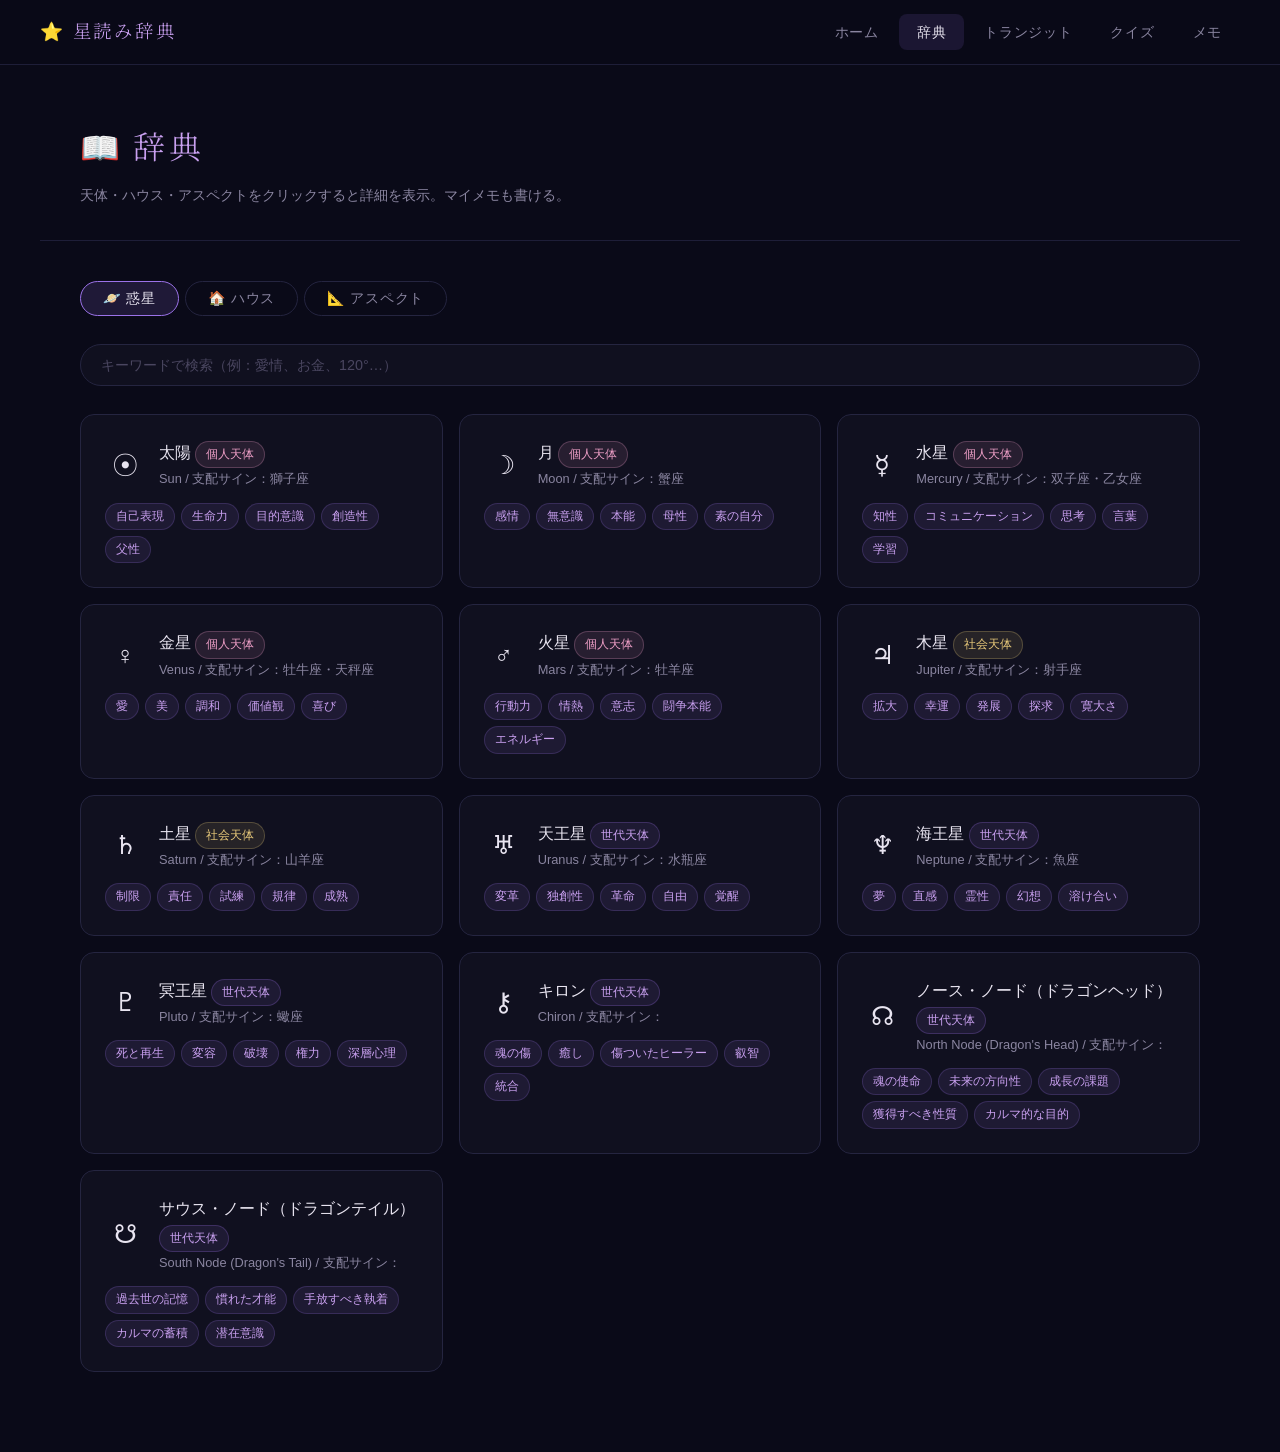
==== commit 9c72a876: "feat: トランジット読みページを追加（月×全天体・全ハウス） Co-Authored-By: Claude Sonnet 4.6 <noreply@anthropic.com>" ====
--- a/dictionary.html
+++ b/dictionary.html
@@ -18,6 +18,7 @@
       <div class="nav-links">
         <a href="index.html">ホーム</a>
         <a href="dictionary.html">辞典</a>
+        <a href="transits.html">トランジット</a>
         <a href="quiz.html">クイズ</a>
         <a href="memo.html">メモ</a>
       </div>
